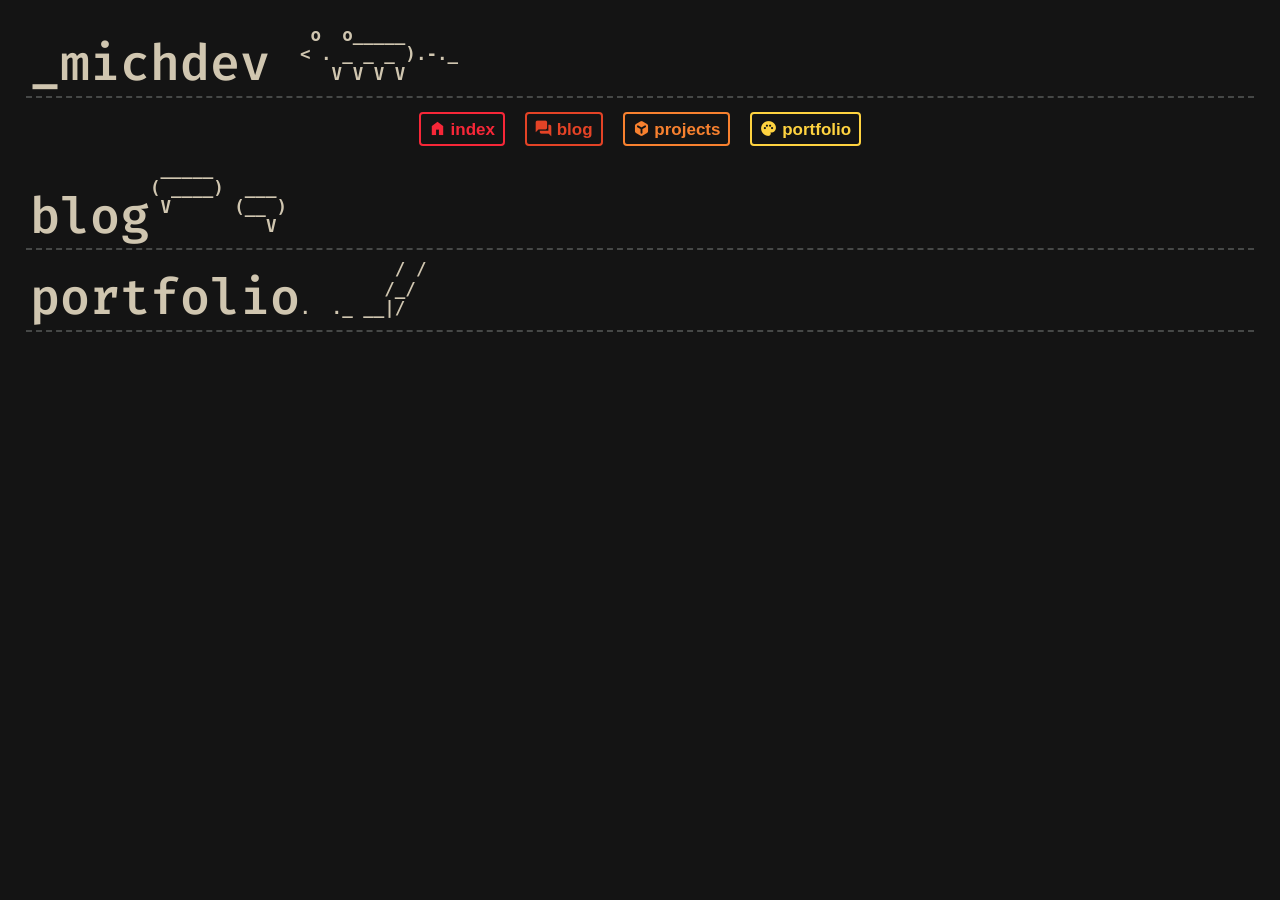
==== michdev.nekoweb.org/index.html @ aa7591fe "initial" ====
<!doctype html>
<html lang="en">
	<head>
		<meta charset="UTF-8" />
		<meta http-equiv="X-UA-Compatible" content="IE=edge" />
		<meta name="viewport" content="width=device-width, initial-scale=1.5" />
		<title>a michtastic site</title>
		<link href="https://fonts.googleapis.com/css2?family=Material+Symbols+Outlined:opsz,wght,FILL,GRAD@20..48,100..700,0..1,-50..200&icon_names=deployed_code,forum,home,palette&display=block
" rel="stylesheet" />
		<style>
			@import url(./index.css);
		</style>
	</head>
    <body>
        <h2 style="margin: 10px"><span>_michdev </span><pre class="logo-possum"> o  o_____
< . _ _ _ ).-._
   V V V V</pre></h2>
		<p style="margin:auto;text-align: center">
			<button><span class="material-symbols-outlined">home</span><span> index</span></button>
			<button><span class="material-symbols-outlined">forum</span> blog</button>
			<button><span class="material-symbols-outlined">deployed_code</span> projects</button>
			<button><span class="material-symbols-outlined">palette</span> portfolio</button>
		</p>
		<h2 style="margin: 10px"><span>blog</span><pre class="logo-possum"> _____
( ____)  ___
 V      (__ )
           V</pre></h2>
		<h2 style="margin: 10px"><span>portfolio</span><pre class="logo-possum">         / /
        /_/
.  ._ __|/</pre></h2>
    </body>
</html>
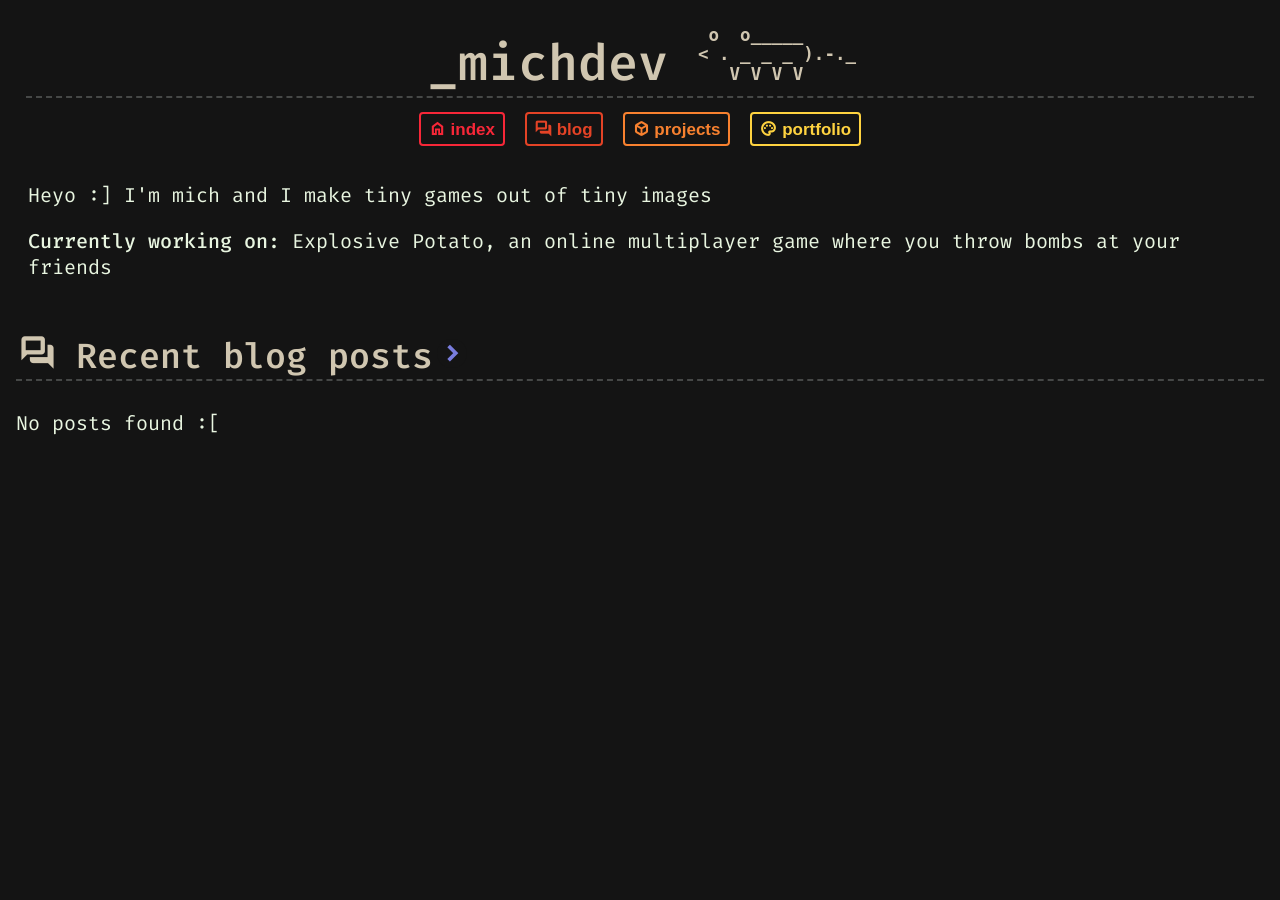
==== commit 46a9e39e: "worked on recent posts section" ====
--- a/michdev.nekoweb.org/index.html
+++ b/michdev.nekoweb.org/index.html
@@ -5,14 +5,14 @@
 		<meta http-equiv="X-UA-Compatible" content="IE=edge" />
 		<meta name="viewport" content="width=device-width, initial-scale=1.5" />
 		<title>a michtastic site</title>
-		<link href="https://fonts.googleapis.com/css2?family=Material+Symbols+Outlined:opsz,wght,FILL,GRAD@20..48,100..700,0..1,-50..200&icon_names=deployed_code,forum,home,palette&display=block
+		<link href="https://fonts.googleapis.com/css2?family=Material+Symbols+Outlined:opsz,wght,FILL,GRAD@20..48,100..700,0..1,-50..200&icon_names=chevron_right,deployed_code,forum,home,palette&display=block
 " rel="stylesheet" />
 		<style>
 			@import url(./index.css);
 		</style>
 	</head>
     <body>
-        <h2 style="margin: 10px"><span>_michdev </span><pre class="logo-possum"> o  o_____
+        <h2 class="site-header"><span>_michdev </span><pre class="logo-possum" style="text-align: left;"> o  o_____
 < . _ _ _ ).-._
    V V V V</pre></h2>
 		<p style="margin:auto;text-align: center">
@@ -21,12 +21,25 @@
 			<button><span class="material-symbols-outlined">deployed_code</span> projects</button>
 			<button><span class="material-symbols-outlined">palette</span> portfolio</button>
 		</p>
+		<div class="empty">
+			<p>Heyo :] I'm mich and I make tiny games out of tiny images</p>
+			<p><span style="font-weight: 500;">Currently working on:</span> Explosive Potato, an online multiplayer game where you throw bombs at your friends</p>
+		</div>
+		<h2 style="font-size: 1.75em;"><span class="material-symbols-outlined">forum</span> Recent blog posts<button class="circle-icon"><span class="material-symbols-outlined">chevron_right</span></button></h2>
+		<p>No posts found :[</p>
+		<!----
 		<h2 style="margin: 10px"><span>blog</span><pre class="logo-possum"> _____
 ( ____)  ___
  V      (__ )
            V</pre></h2>
+		<h2 style="margin: 10px"><span>projects</span><pre class="logo-possum"> ________         ___
+|        |       |O  |
+|________|       |---|
+    ||    __.--..|   |
+  [[[[[| (+)     |___|</pre></h2>
 		<h2 style="margin: 10px"><span>portfolio</span><pre class="logo-possum">         / /
         /_/
 .  ._ __|/</pre></h2>
+		-->
     </body>
 </html>
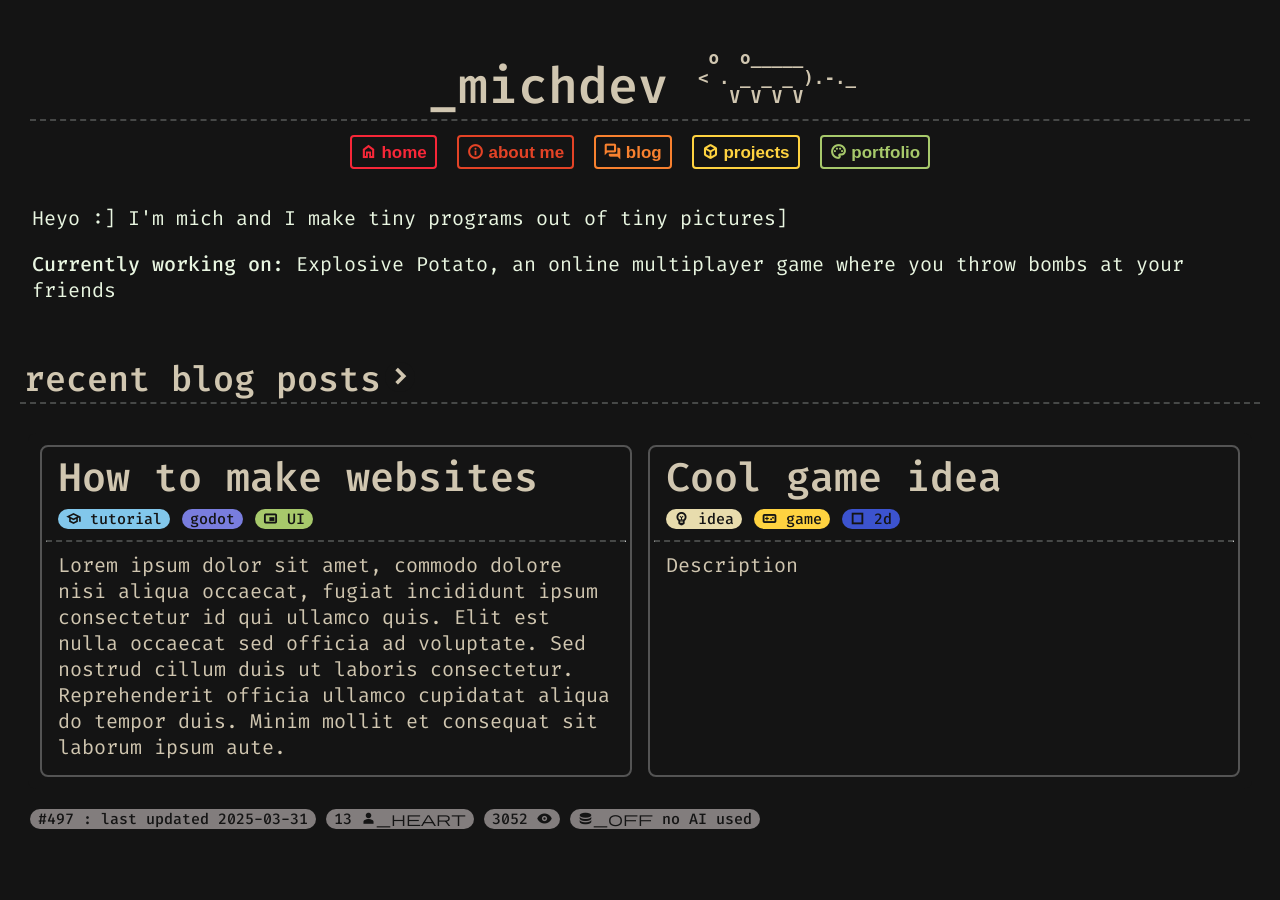
==== commit 92da189a: "added more pages to site" ====
--- a/michdev.nekoweb.org/index.html
+++ b/michdev.nekoweb.org/index.html
@@ -5,41 +5,68 @@
 		<meta http-equiv="X-UA-Compatible" content="IE=edge" />
 		<meta name="viewport" content="width=device-width, initial-scale=1.5" />
 		<title>a michtastic site</title>
-		<link href="https://fonts.googleapis.com/css2?family=Material+Symbols+Outlined:opsz,wght,FILL,GRAD@20..48,100..700,0..1,-50..200&icon_names=chevron_right,deployed_code,forum,home,palette&display=block
+		<link href="https://fonts.googleapis.com/css2?family=Material+Symbols+Outlined:opsz,wght,FILL,GRAD@20..48,100..700,0..1,-50..200&icon_names=2d,3d,branding_watermark,chevron_right,code,conversion_path,database_off,deployed_code,ear_sound,emoji_objects,forum,home,info,music_note_2,palette,person_heart,school,square,texture,transition_dissolve,videogame_asset,visibility&display=block
 " rel="stylesheet" />
 		<style>
 			@import url(./index.css);
 		</style>
 	</head>
     <body>
-        <h2 class="site-header"><span>_michdev </span><pre class="logo-possum" style="text-align: left;"> o  o_____
+		<div class="main">
+			<h2 class="site-header"><span>_michdev </span><pre class="logo-possum" style="text-align: left;">
+
+ o  o_____
 < . _ _ _ ).-._
-   V V V V</pre></h2>
-		<p style="margin:auto;text-align: center">
-			<button><span class="material-symbols-outlined">home</span><span> index</span></button>
-			<button><span class="material-symbols-outlined">forum</span> blog</button>
-			<button><span class="material-symbols-outlined">deployed_code</span> projects</button>
-			<button><span class="material-symbols-outlined">palette</span> portfolio</button>
-		</p>
-		<div class="empty">
-			<p>Heyo :] I'm mich and I make tiny games out of tiny images</p>
-			<p><span style="font-weight: 500;">Currently working on:</span> Explosive Potato, an online multiplayer game where you throw bombs at your friends</p>
+   V V V V<!--# follow--></pre></h2>
+			<p style="margin:auto;text-align: center">
+				<a href="./index.html"><button><span class="material-symbols-outlined">home</span><span> home</span></button></a>
+				<a href="./about.html"><button><span class="material-symbols-outlined">info</span><span> about me</span></button></a>
+				<a href="./blog.html"><button><span class="material-symbols-outlined">forum</span> blog</button></a>
+				<a href="./blog.html"><button><span class="material-symbols-outlined">deployed_code</span> projects</button></a>
+				<a href="./blog.html"><button><span class="material-symbols-outlined">palette</span> portfolio</button></a>
+			</p>
+			<div class="empty">
+				<p>Heyo :] I'm mich and I make tiny programs out of tiny pictures]</p>
+				<p><span style="font-weight: 500;">Currently working on:</span> Explosive Potato, an online multiplayer game where you throw bombs at your friends</p>
+			</div>
+			<h2 style="font-size: 1.75em;">recent blog posts<button class="circle-icon" style="--main-color:var(--vhs-txt2)"><span class="material-symbols-outlined"">chevron_right</span></button></h2>
+			<div class="blog-preview">
+				<div class="blog-card">
+					<h3>How to make websites</h3>
+					<p>
+						<span class="tag" style="--main-color:var(--tag-tutorial)"><span class="material-symbols-outlined">school</span> tutorial</span>
+						<span class="tag" style="--main-color:var(--tag-godot)">godot</span>
+						<span class="tag" style="--main-color:var(--tag-ui)"><span class="material-symbols-outlined">branding_watermark</span> UI</span>
+					</p>
+					<hr>
+					<p>Lorem ipsum dolor sit amet, commodo dolore nisi aliqua occaecat, fugiat incididunt ipsum consectetur id qui ullamco quis. Elit est nulla occaecat sed officia ad voluptate. Sed nostrud cillum duis ut laboris consectetur. Reprehenderit officia ullamco cupidatat aliqua do tempor duis. Minim mollit et consequat sit laborum ipsum aute.</p>
+				</div>
+				<div class="blog-card">
+					<h3>Cool game idea</h3>
+					<p>
+						<span class="tag" style="--main-color:var(--tag-idea)"><span class="material-symbols-outlined">emoji_objects</span> idea</span>
+						<span class="tag" style="--main-color:var(--tag-game)"><span class="material-symbols-outlined">videogame_asset</span> game</span>
+						<span class="tag" style="--main-color:var(--tag-2d)"><span class="material-symbols-outlined">square</span> 2d</span>
+					</p>
+					<hr>
+					<p>Description</p>
+				</div>
+			</div>
+			<p style="display: flex;flex-wrap: wrap;"><span class="tag siteinfo">#497 : last updated 2025-03-31</span><span class="tag siteinfo">13 <span class="material-symbols-outlined fill">person_heart</span></span><span class="tag siteinfo">3052 <span class="material-symbols-outlined fill">visibility</span></span> <span class="tag siteinfo"><span class="material-symbols-outlined fill">database_off</span> no AI used</span></p>
+			<!----
+			<h2 style="margin: 10px"><span>blog</span><pre class="logo-possum"> _____
+	( ____)  ___
+	V      (__ )
+			V</pre></h2>
+			<h2 style="margin: 10px"><span>projects</span><pre class="logo-possum"> ________         ___
+	|        |       |O  |
+	|________|       |---|
+		||    __.--..|   |
+	[[[[[| (+)     |___|</pre></h2>
+			<h2 style="margin: 10px"><span>portfolio</span><pre class="logo-possum">         / /
+			/_/
+	.  ._ __|/</pre></h2>
+			-->
 		</div>
-		<h2 style="font-size: 1.75em;"><span class="material-symbols-outlined">forum</span> Recent blog posts<button class="circle-icon"><span class="material-symbols-outlined">chevron_right</span></button></h2>
-		<p>No posts found :[</p>
-		<!----
-		<h2 style="margin: 10px"><span>blog</span><pre class="logo-possum"> _____
-( ____)  ___
- V      (__ )
-           V</pre></h2>
-		<h2 style="margin: 10px"><span>projects</span><pre class="logo-possum"> ________         ___
-|        |       |O  |
-|________|       |---|
-    ||    __.--..|   |
-  [[[[[| (+)     |___|</pre></h2>
-		<h2 style="margin: 10px"><span>portfolio</span><pre class="logo-possum">         / /
-        /_/
-.  ._ __|/</pre></h2>
-		-->
     </body>
 </html>
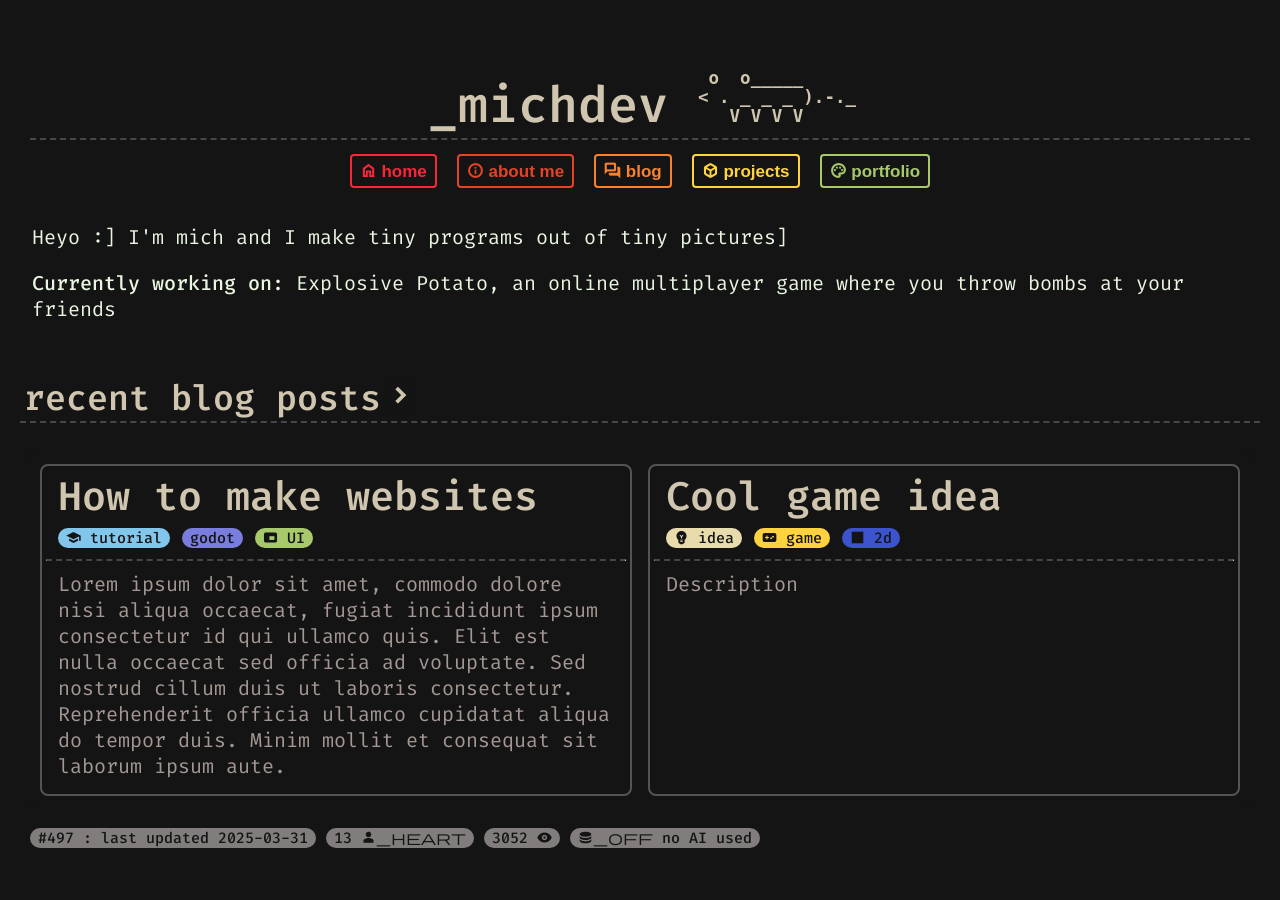
==== commit 6ebc13c1: "worked on mostly about.html" ====
--- a/michdev.nekoweb.org/index.html
+++ b/michdev.nekoweb.org/index.html
@@ -14,6 +14,7 @@
     <body>
 		<div class="main">
 			<h2 class="site-header"><span>_michdev </span><pre class="logo-possum" style="text-align: left;">
+
 
  o  o_____
 < . _ _ _ ).-._
@@ -34,9 +35,9 @@
 				<div class="blog-card">
 					<h3>How to make websites</h3>
 					<p>
-						<span class="tag" style="--main-color:var(--tag-tutorial)"><span class="material-symbols-outlined">school</span> tutorial</span>
+						<span class="tag" style="--main-color:var(--tag-tutorial)"><span class="material-symbols-outlined fill">school</span> tutorial</span>
 						<span class="tag" style="--main-color:var(--tag-godot)">godot</span>
-						<span class="tag" style="--main-color:var(--tag-ui)"><span class="material-symbols-outlined">branding_watermark</span> UI</span>
+						<span class="tag" style="--main-color:var(--tag-ui)"><span class="material-symbols-outlined fill">branding_watermark</span> UI</span>
 					</p>
 					<hr>
 					<p>Lorem ipsum dolor sit amet, commodo dolore nisi aliqua occaecat, fugiat incididunt ipsum consectetur id qui ullamco quis. Elit est nulla occaecat sed officia ad voluptate. Sed nostrud cillum duis ut laboris consectetur. Reprehenderit officia ullamco cupidatat aliqua do tempor duis. Minim mollit et consequat sit laborum ipsum aute.</p>
@@ -44,9 +45,9 @@
 				<div class="blog-card">
 					<h3>Cool game idea</h3>
 					<p>
-						<span class="tag" style="--main-color:var(--tag-idea)"><span class="material-symbols-outlined">emoji_objects</span> idea</span>
-						<span class="tag" style="--main-color:var(--tag-game)"><span class="material-symbols-outlined">videogame_asset</span> game</span>
-						<span class="tag" style="--main-color:var(--tag-2d)"><span class="material-symbols-outlined">square</span> 2d</span>
+						<span class="tag" style="--main-color:var(--tag-idea)"><span class="material-symbols-outlined fill">emoji_objects</span> idea</span>
+						<span class="tag" style="--main-color:var(--tag-game)"><span class="material-symbols-outlined fill">videogame_asset</span> game</span>
+						<span class="tag" style="--main-color:var(--tag-2d)"><span class="material-symbols-outlined fill">square</span> 2d</span>
 					</p>
 					<hr>
 					<p>Description</p>
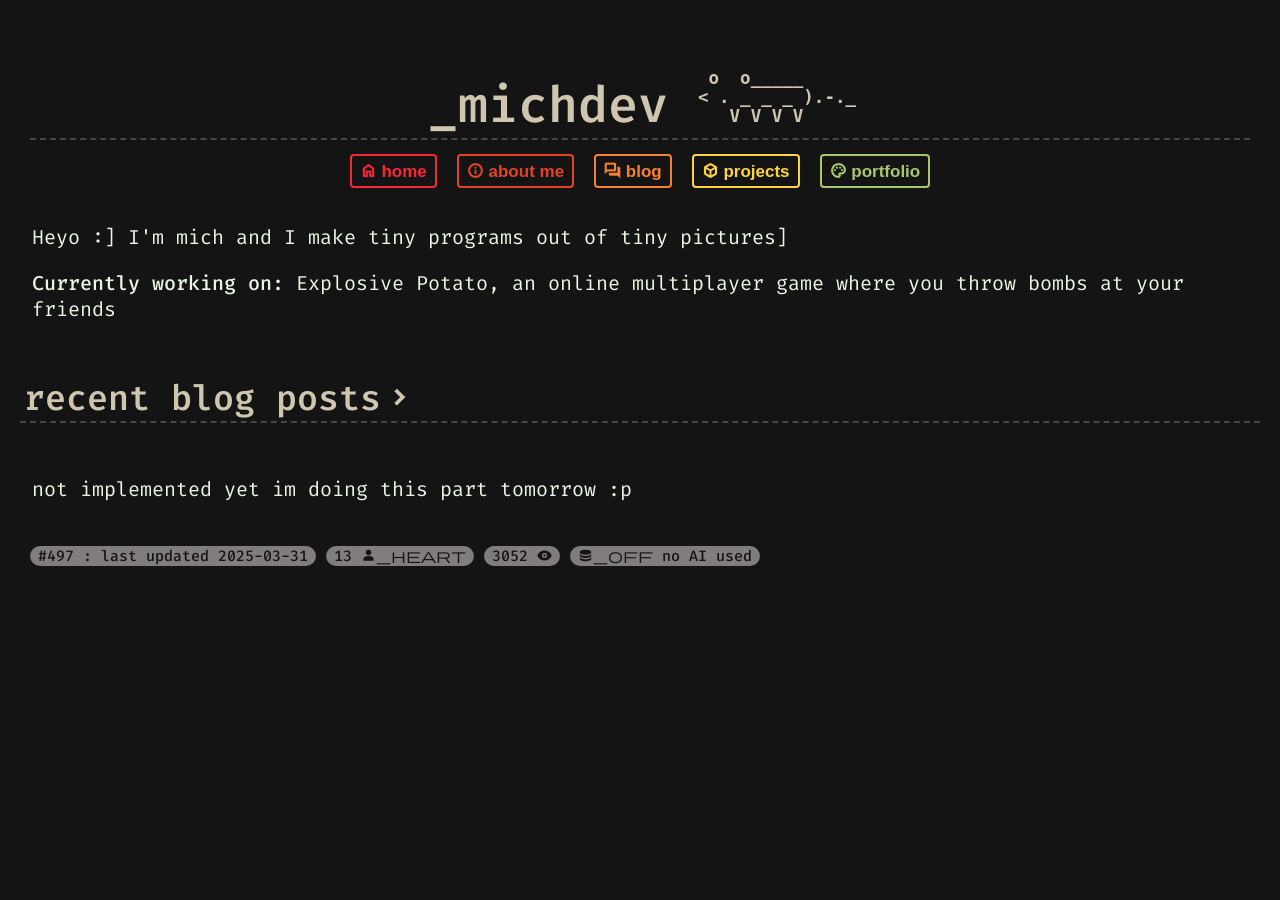
==== commit a0dc68e0: "got blog list mostly working" ====
--- a/michdev.nekoweb.org/index.html
+++ b/michdev.nekoweb.org/index.html
@@ -30,28 +30,9 @@
 				<p>Heyo :] I'm mich and I make tiny programs out of tiny pictures]</p>
 				<p><span style="font-weight: 500;">Currently working on:</span> Explosive Potato, an online multiplayer game where you throw bombs at your friends</p>
 			</div>
-			<h2 style="font-size: 1.75em;">recent blog posts<button class="circle-icon" style="--main-color:var(--vhs-txt2)"><span class="material-symbols-outlined"">chevron_right</span></button></h2>
+			<h2 style="font-size: 1.75em;">recent blog posts<a href="./blog.html"><button class="circle-icon" style="--main-color:var(--vhs-txt2)"><span class="material-symbols-outlined"">chevron_right</span></button></a></h2>
 			<div class="blog-preview">
-				<div class="blog-card">
-					<h3>How to make websites</h3>
-					<p>
-						<span class="tag" style="--main-color:var(--tag-tutorial)"><span class="material-symbols-outlined fill">school</span> tutorial</span>
-						<span class="tag" style="--main-color:var(--tag-godot)">godot</span>
-						<span class="tag" style="--main-color:var(--tag-ui)"><span class="material-symbols-outlined fill">branding_watermark</span> UI</span>
-					</p>
-					<hr>
-					<p>Lorem ipsum dolor sit amet, commodo dolore nisi aliqua occaecat, fugiat incididunt ipsum consectetur id qui ullamco quis. Elit est nulla occaecat sed officia ad voluptate. Sed nostrud cillum duis ut laboris consectetur. Reprehenderit officia ullamco cupidatat aliqua do tempor duis. Minim mollit et consequat sit laborum ipsum aute.</p>
-				</div>
-				<div class="blog-card">
-					<h3>Cool game idea</h3>
-					<p>
-						<span class="tag" style="--main-color:var(--tag-idea)"><span class="material-symbols-outlined fill">emoji_objects</span> idea</span>
-						<span class="tag" style="--main-color:var(--tag-game)"><span class="material-symbols-outlined fill">videogame_asset</span> game</span>
-						<span class="tag" style="--main-color:var(--tag-2d)"><span class="material-symbols-outlined fill">square</span> 2d</span>
-					</p>
-					<hr>
-					<p>Description</p>
-				</div>
+				<p>not implemented yet im doing this part tomorrow :p</p>
 			</div>
 			<p style="display: flex;flex-wrap: wrap;"><span class="tag siteinfo">#497 : last updated 2025-03-31</span><span class="tag siteinfo">13 <span class="material-symbols-outlined fill">person_heart</span></span><span class="tag siteinfo">3052 <span class="material-symbols-outlined fill">visibility</span></span> <span class="tag siteinfo"><span class="material-symbols-outlined fill">database_off</span> no AI used</span></p>
 			<!----
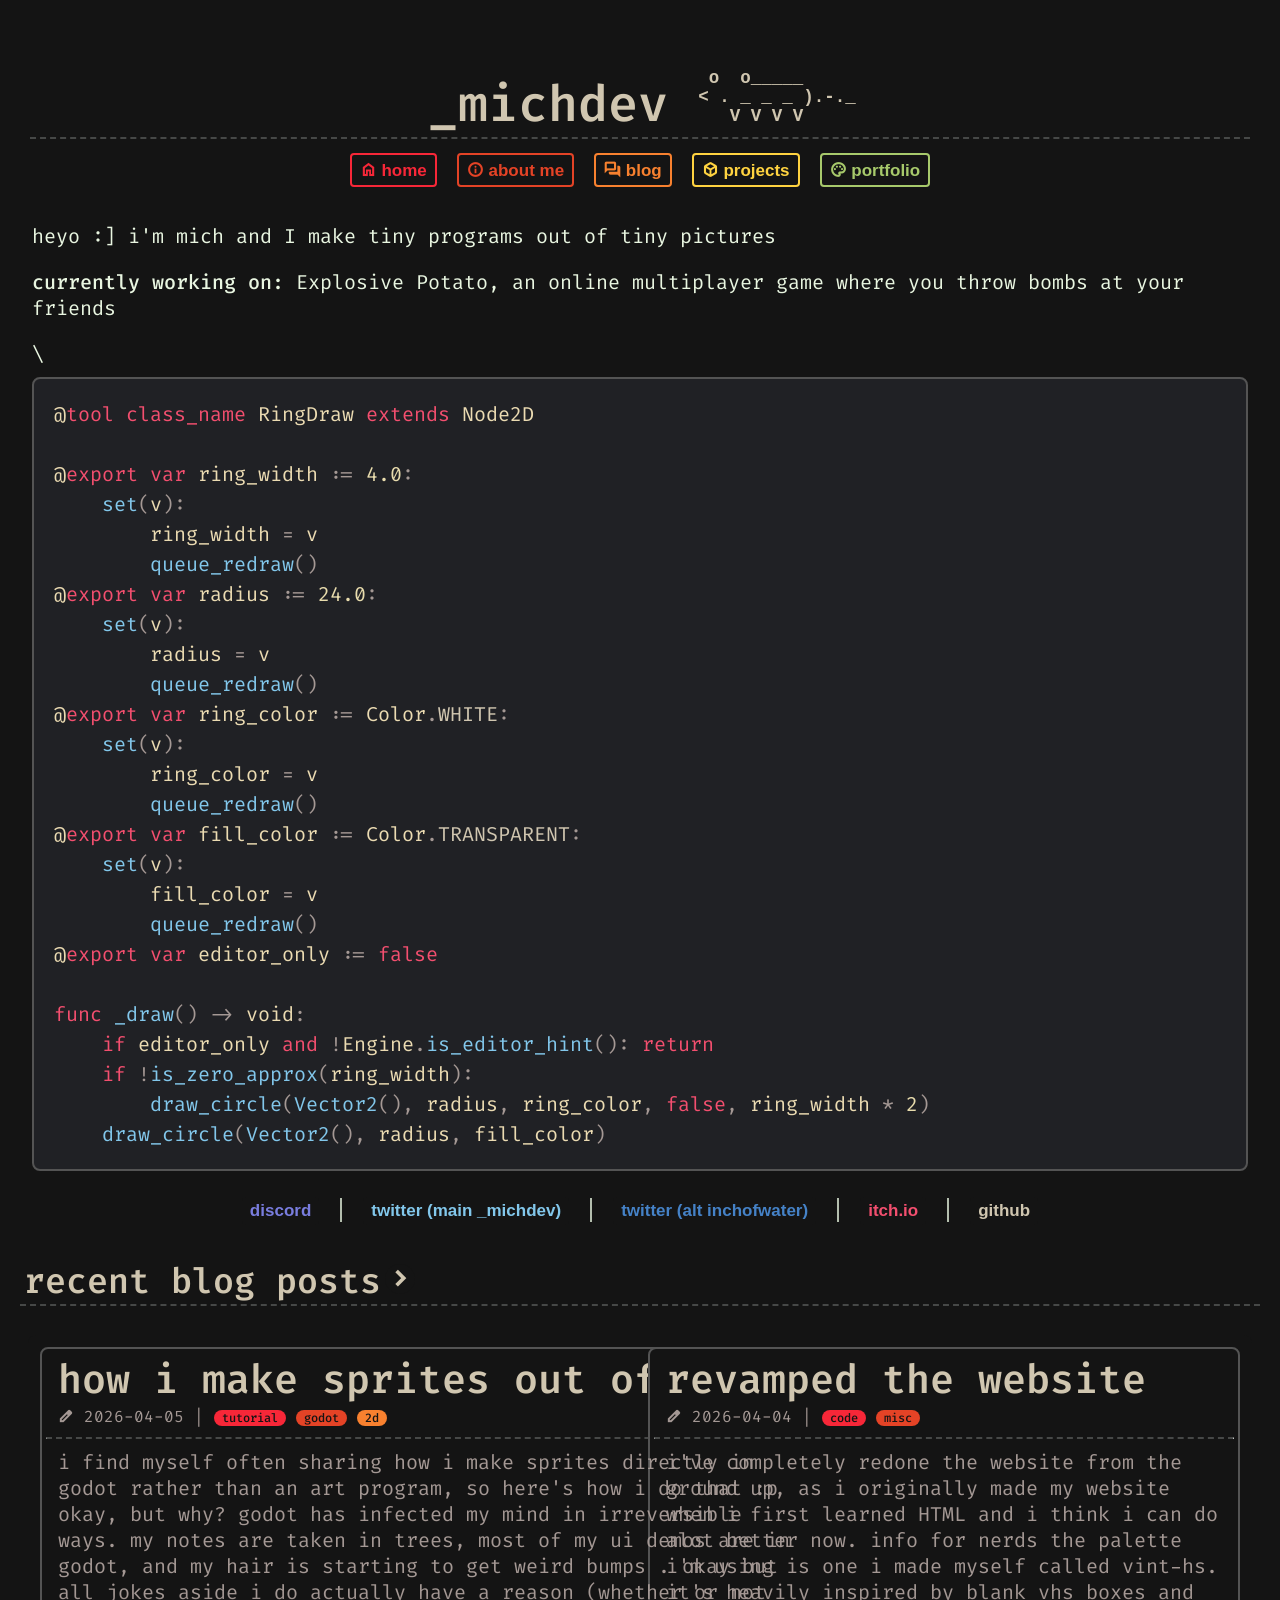
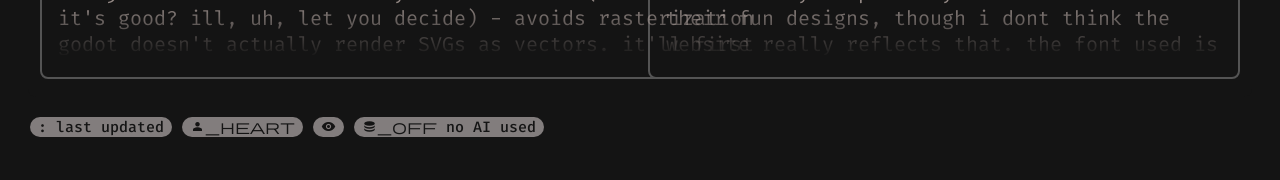
==== commit cd6e3479: "finished website" ====
--- a/michdev.nekoweb.org/index.html
+++ b/michdev.nekoweb.org/index.html
@@ -4,14 +4,18 @@
 		<meta charset="UTF-8" />
 		<meta http-equiv="X-UA-Compatible" content="IE=edge" />
 		<meta name="viewport" content="width=device-width, initial-scale=1.5" />
-		<title>a michtastic site</title>
-		<link href="https://fonts.googleapis.com/css2?family=Material+Symbols+Outlined:opsz,wght,FILL,GRAD@20..48,100..700,0..1,-50..200&icon_names=2d,3d,branding_watermark,chevron_right,code,conversion_path,database_off,deployed_code,ear_sound,emoji_objects,forum,home,info,music_note_2,palette,person_heart,school,square,texture,transition_dissolve,videogame_asset,visibility&display=block
+		<title>_michdev | index</title>
+		<link href="https://fonts.googleapis.com/css2?family=Material+Symbols+Outlined:opsz,wght,FILL,GRAD@20..48,100..700,0..1,-50..200&icon_names=2d,3d,branding_watermark,chevron_right,code,conversion_path,database_off,deployed_code,ear_sound,edit,emoji_objects,forum,home,info,music_note_2,palette,person_heart,school,square,texture,transition_dissolve,videogame_asset,visibility&display=block
 " rel="stylesheet" />
 		<style>
 			@import url(./index.css);
+			@import url("https://www.nerdfonts.com/assets/css/webfont.css");
 		</style>
+		<script defer src="./blog-recent.js"></script>
+		<link href="./prism/custom.css" rel="stylesheet" />
 	</head>
     <body>
+		<script src="prism/prism.js"></script>
 		<div class="main">
 			<h2 class="site-header"><span>_michdev </span><pre class="logo-possum" style="text-align: left;">
 
@@ -23,18 +27,51 @@
 				<a href="./index.html"><button><span class="material-symbols-outlined">home</span><span> home</span></button></a>
 				<a href="./about.html"><button><span class="material-symbols-outlined">info</span><span> about me</span></button></a>
 				<a href="./blog.html"><button><span class="material-symbols-outlined">forum</span> blog</button></a>
-				<a href="./blog.html"><button><span class="material-symbols-outlined">deployed_code</span> projects</button></a>
-				<a href="./blog.html"><button><span class="material-symbols-outlined">palette</span> portfolio</button></a>
+				<a href="./blog.html?tags=project"><button><span class="material-symbols-outlined">deployed_code</span> projects</button></a>
+				<a href="./blog.html?tags=portfolio"><button><span class="material-symbols-outlined">palette</span> portfolio</button></a>
 			</p>
 			<div class="empty">
-				<p>Heyo :] I'm mich and I make tiny programs out of tiny pictures]</p>
-				<p><span style="font-weight: 500;">Currently working on:</span> Explosive Potato, an online multiplayer game where you throw bombs at your friends</p>
+				<p>heyo :] i'm mich and I make tiny programs out of tiny pictures</p>
+				<p><span style="font-weight: 500;">currently working on:</span> Explosive Potato, an online multiplayer game where you throw bombs at your friends</p>\
+				<pre><code class="language-gdscript">@tool class_name RingDraw extends Node2D
+
+@export var ring_width := 4.0:
+	set(v):
+		ring_width = v
+		queue_redraw()
+@export var radius := 24.0:
+	set(v):
+		radius = v
+		queue_redraw()
+@export var ring_color := Color.WHITE:
+	set(v):
+		ring_color = v
+		queue_redraw()
+@export var fill_color := Color.TRANSPARENT:
+	set(v):
+		fill_color = v
+		queue_redraw()
+@export var editor_only := false
+
+func _draw() -> void:
+	if editor_only and !Engine.is_editor_hint(): return
+	if !is_zero_approx(ring_width):
+		draw_circle(Vector2(), radius, ring_color, false, ring_width * 2)
+	draw_circle(Vector2(), radius, fill_color)
+</code></pre>
 			</div>
-			<h2 style="font-size: 1.75em;">recent blog posts<a href="./blog.html"><button class="circle-icon" style="--main-color:var(--vhs-txt2)"><span class="material-symbols-outlined"">chevron_right</span></button></a></h2>
-			<div class="blog-preview">
-				<p>not implemented yet im doing this part tomorrow :p</p>
+			<p style="margin:auto;text-align: center">
+				<a href="https://discord.gg/p6CYwAcNfR"><button class="flat"><i class="nf nf-fa-discord"></i> discord</button></a> | 
+				<a href="https://x.com/_michdev"><button class="flat" style="--main-color: var(--vhs-light-cyan)"><i class="nf nf-fa-twitter"></i> twitter (main _michdev)</button></a> | 
+				<a href="https://x.com/inchofwater"><button class="flat" style="--main-color: var(--vhs-cyan)"><i class="nf nf-fa-twitter"></i> twitter (alt inchofwater)</button></a> | 
+				<a href="https://mich-dev.itch.io/"><button class="flat" style="--main-color: var(--vhs-light-red)"><i class="nf nf-fa-itch_io"></i> itch.io</button></a> | 
+				<a href="https://github.com/mich-gamedev"><button class="flat" style="--main-color: var(--vhs-txt2)"><i class="nf nf-fa-github"></i> github</button></a>
+			</p>
+			<h2 style="font-size: 1.75em;">recent blog posts<a href="./blog.html"><button class="circle-icon" style="--main-color:var(--vhs-txt2)"><span class="material-symbols-outlined" style="transform: translateX(1px);">chevron_right</span></button></a></h2>
+			<div class="blog-preview" id="blog-card-container">
+				<p>Loading...</p>
 			</div>
-			<p style="display: flex;flex-wrap: wrap;"><span class="tag siteinfo">#497 : last updated 2025-03-31</span><span class="tag siteinfo">13 <span class="material-symbols-outlined fill">person_heart</span></span><span class="tag siteinfo">3052 <span class="material-symbols-outlined fill">visibility</span></span> <span class="tag siteinfo"><span class="material-symbols-outlined fill">database_off</span> no AI used</span></p>
+			<p style="display: flex;flex-wrap: wrap;"><span class="tag siteinfo"><!--# updates --> : last updated <!--# flastmod file="./index.html" fmt="%Y-%MM-%dd"--></span><span class="tag siteinfo"><!--# followers --> <span class="material-symbols-outlined fill">person_heart</span></span><span class="tag siteinfo"><!--# views --> <span class="material-symbols-outlined fill">visibility</span></span> <span class="tag siteinfo"><span class="material-symbols-outlined fill">database_off</span> no AI used</span></p>
 			<!----
 			<h2 style="margin: 10px"><span>blog</span><pre class="logo-possum"> _____
 	( ____)  ___
--- a/michdev.nekoweb.org/prism/custom.css
+++ b/michdev.nekoweb.org/prism/custom.css
@@ -0,0 +1,181 @@
+/**
+ * Gruvbox dark theme
+ *
+ * Adapted from a theme based on:
+ * Vim Gruvbox dark Theme (https://github.com/morhetz/gruvbox)
+ *
+ * @author Azat S. <to@azat.io>
+ * @version 1.0
+ */
+
+:root {
+    --vhs-bg0             : #141414;
+    --vhs-bg1             : #202125;
+    --vhs-bg2             : #2c2e2d;
+    --vhs-bg3             : #464847;
+    --vhs-bg4             : #545454;
+    --vhs-txt1            : #e9f6e1;
+    --vhs-txt2            : #d0c6b0;
+    --vhs-txt3            : #a49894;
+    --vhs-txt4            : #827d7d;
+
+    --vhs-red             : #f72738;
+    --vhs-scarlet         : #e44326;
+    --vhs-orange          : #f8812f;
+    --vhs-yellow          : #ffd340;
+    --vhs-lime            : #a7c96b;
+    --vhs-green           : #57b069;
+    --vhs-cyan            : #4582c7;
+    --vhs-blue            : #3c53ce;
+
+    --vhs-light-red       : #f34f6f;
+    --vhs-light-scarlet   : #f07a5e;
+    --vhs-light-orange    : #f6a280;
+    --vhs-light-yellow    : #e8dcad;
+    --vhs-light-lime      : #b6da8b;
+    --vhs-light-green     : #79d8a9;
+    --vhs-light-cyan      : #82c7eb;
+    --vhs-light-blue      : #797dde;
+}
+
+code[class*="language-"],
+pre[class*="language-"] {
+	color: #ebdbb2; /* fg1 / fg */
+	font-family: 'Fira Code';
+	direction: ltr;
+	text-align: left;
+	white-space: pre;
+	word-spacing: normal;
+	word-break: normal;
+	line-height: 1.5;
+
+	-moz-tab-size: 4;
+	-o-tab-size: 4;
+	tab-size: 4;
+
+	-webkit-hyphens: none;
+	-moz-hyphens: none;
+	-ms-hyphens: none;
+	hyphens: none;
+    font-variant-ligatures: common-ligatures discretionary-ligatures additional-ligatures historical-ligatures; 
+	max-width: 100%;
+}
+
+pre[class*="language-"]::-moz-selection,
+pre[class*="language-"] ::-moz-selection,
+code[class*="language-"]::-moz-selection,
+code[class*="language-"] ::-moz-selection {
+	color: #fbf1c7; /* fg0 */
+	background: #7c6f64; /* bg4 */
+    
+}
+
+pre[class*="language-"]::selection,
+pre[class*="language-"] ::selection,
+code[class*="language-"]::selection,
+code[class*="language-"] ::selection {
+	color: #fbf1c7; /* fg0 */
+	background: #7c6f64; /* bg4 */
+    
+}
+
+/* Code blocks */
+pre[class*="language-"] {
+	padding: 1em;
+	margin: 0.5em 0;
+	overflow: auto;
+    
+}
+
+:not(pre) > code[class*="language-"],
+pre[class*="language-"] {
+	background: var(--vhs-bg1); /* bg0_h */
+    border                : 2px solid var(--vhs-bg4);
+    border-radius: 8px;
+}
+
+/* Inline code */
+:not(pre) > code[class*="language-"] {
+	padding: 0.1em;
+	border-radius: 0.3em;
+}
+
+.token.comment,
+.token.prolog,
+.token.cdata {
+	color: var(--vhs-txt4); /* fg4 / gray1 */
+    
+}
+
+.token.delimiter,
+.token.boolean,
+.token.keyword,
+.token.selector,
+.token.important,
+.token.atrule {
+	color: var(--vhs-light-red); /* red2 */
+}
+
+.token.operator,
+.token.punctuation,
+.token.attr-name {
+	color: var(--vhs-txt3); /* fg4 / gray1 */
+}
+
+.token.tag,
+.token.tag .punctuation,
+.token.doctype,
+.token.builtin {
+	color: #fabd2f; /* yellow2 */
+}
+
+.token.entity,
+.token.number,
+.token.symbol {
+	color: var(--vhs-light-yellow); /* purple2 */
+}
+
+.token.property,
+.token.constant,
+.token.variable {
+	color: var(--vhs-txt2); /* red2 */
+}
+
+.token.string,
+.token.char {
+	color: var(--vhs-yellow); /* green2 */
+}
+
+.token.attr-value,
+.token.attr-value .punctuation {
+	color: var(--vhs-txt2); /* fg4 / gray1 */
+}
+
+.token.url {
+	color: var(--vhs-light-green); /* green2 */
+	text-decoration: underline;
+}
+
+.token.function {
+	color: var(--vhs-light-cyan); /* yellow2 */
+}
+
+.token.regex {
+	background: var(--vhs-light-green); /* green2 */
+}
+
+.token.bold {
+	font-weight: bold;
+}
+
+.token.italic {
+	font-style: italic;
+}
+
+.token.inserted {
+	background: var(--vhs-green); /* fg4 / gray1 */
+}
+
+.token.deleted {
+	background: var(--vhs-red); /* red2 */
+}
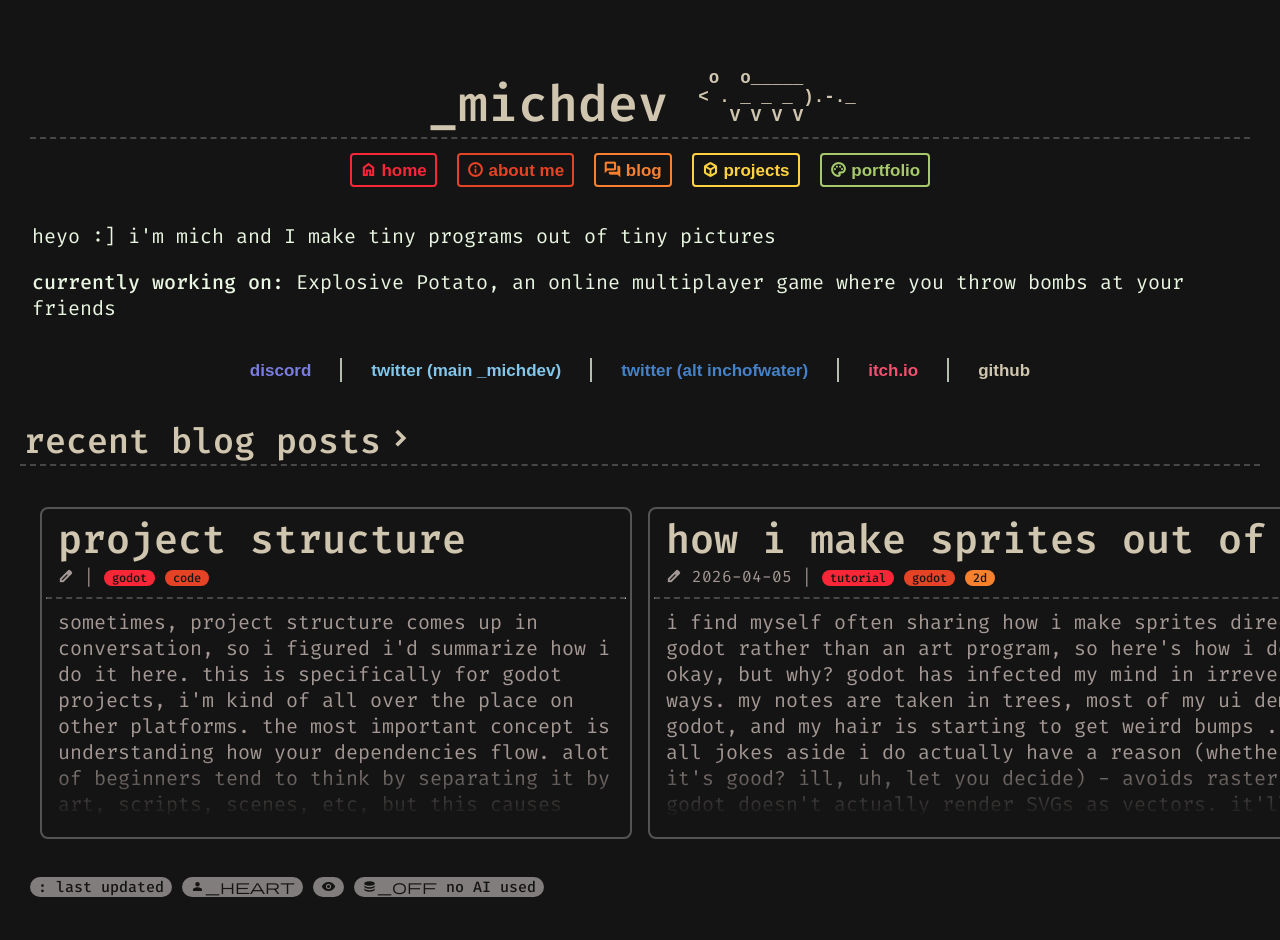
==== commit 63f9156f: "new entry: projstructure" ====
--- a/michdev.nekoweb.org/index.html
+++ b/michdev.nekoweb.org/index.html
@@ -32,33 +32,7 @@
 			</p>
 			<div class="empty">
 				<p>heyo :] i'm mich and I make tiny programs out of tiny pictures</p>
-				<p><span style="font-weight: 500;">currently working on:</span> Explosive Potato, an online multiplayer game where you throw bombs at your friends</p>\
-				<pre><code class="language-gdscript">@tool class_name RingDraw extends Node2D
-
-@export var ring_width := 4.0:
-	set(v):
-		ring_width = v
-		queue_redraw()
-@export var radius := 24.0:
-	set(v):
-		radius = v
-		queue_redraw()
-@export var ring_color := Color.WHITE:
-	set(v):
-		ring_color = v
-		queue_redraw()
-@export var fill_color := Color.TRANSPARENT:
-	set(v):
-		fill_color = v
-		queue_redraw()
-@export var editor_only := false
-
-func _draw() -> void:
-	if editor_only and !Engine.is_editor_hint(): return
-	if !is_zero_approx(ring_width):
-		draw_circle(Vector2(), radius, ring_color, false, ring_width * 2)
-	draw_circle(Vector2(), radius, fill_color)
-</code></pre>
+				<p><span style="font-weight: 500;">currently working on:</span> Explosive Potato, an online multiplayer game where you throw bombs at your friends</p>
 			</div>
 			<p style="margin:auto;text-align: center">
 				<a href="https://discord.gg/p6CYwAcNfR"><button class="flat"><i class="nf nf-fa-discord"></i> discord</button></a> | 
--- a/michdev.nekoweb.org/prism/custom.css
+++ b/michdev.nekoweb.org/prism/custom.css
@@ -7,6 +7,8 @@
  * @author Azat S. <to@azat.io>
  * @version 1.0
  */
+
+ @import url(prism.css);
 
 :root {
     --vhs-bg0             : #141414;
@@ -178,4 +180,20 @@
 
 .token.deleted {
 	background: var(--vhs-red); /* red2 */
+}
+
+.token.treeview-part .line-h::before,
+.token.treeview-part .line-v::before {
+	border-left: 2px solid var(--vhs-txt4);
+	height: 110%;
+}
+.token.treeview-part .line-v-last::before {
+	height: 50%;
+	border-left: 2px solid var(--vhs-txt4);
+	border-bottom: 2px solid var(--vhs-txt4);
+	border-radius: 0px 0px 0px 8px;
+}
+.token.treeview-part .line-h::after {
+	height: 50%;
+	border-bottom: 2px solid var(--vhs-txt4);
 }
